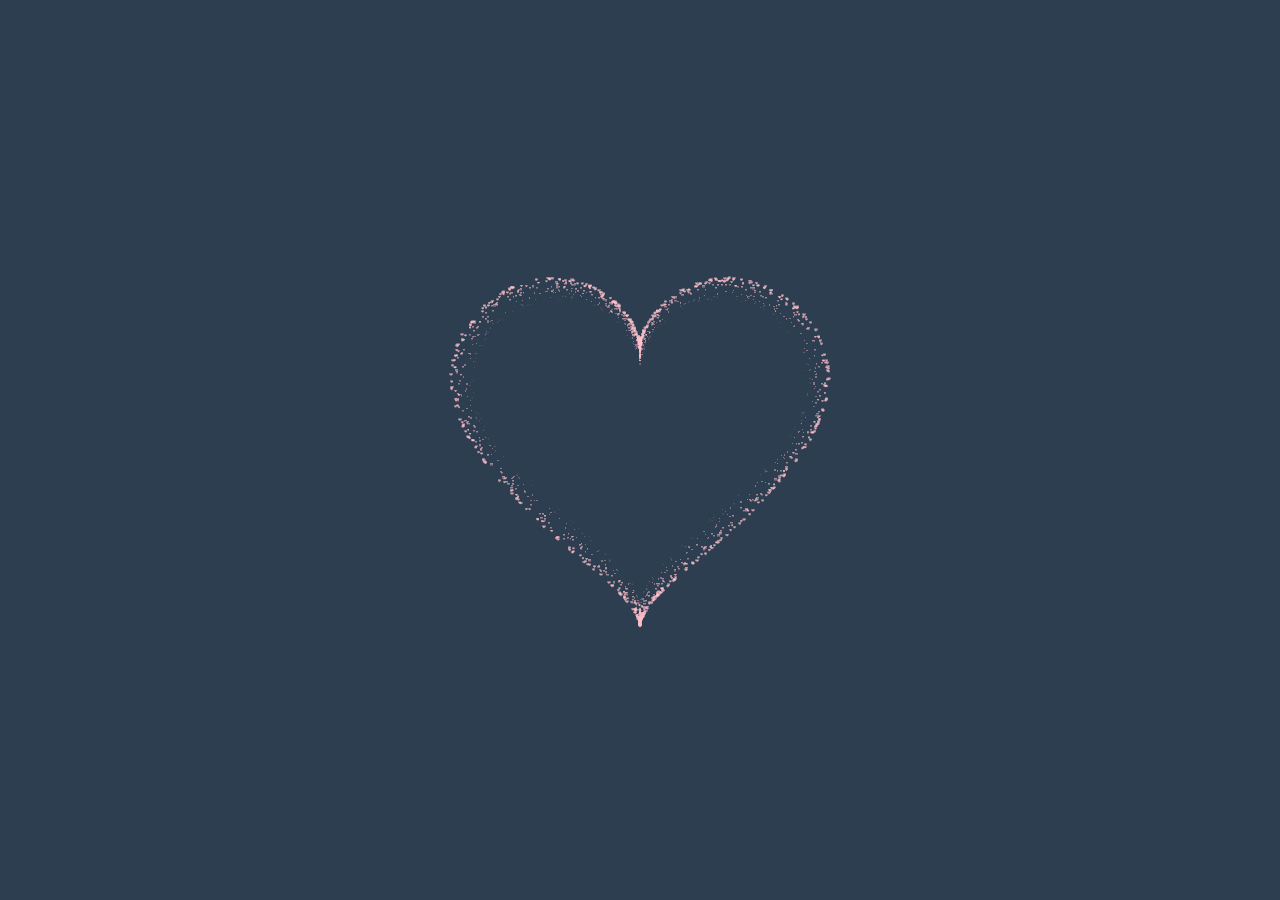
==== index.html @ c488a1c7 "Update index.html" ====
<!DOCTYPE HTML PUBLIC "-//W3C//DTD HTML 4.0 Transitional//EN">
<HTML>
 <HEAD>
  <TITLE> Quang Dang </TITLE>
  <META NAME="Generator" CONTENT="EditPlus">
  <META NAME="Author" CONTENT="">
  <META NAME="Keywords" CONTENT="">
  <META NAME="Description" CONTENT="">
  <link rel="stylesheet" href="style.css">
  <style>
  html, body {
  height: 100%;
  padding: 0;
  margin: 0;
  background:#00000;
}
canvas {
  position: absolute;
  width: 100%;
  height: 100%;
}
  </style>
 </HEAD>
 <BODY>
  <div class="box">
    <canvas id="pinkboard"></canvas>
  </div>
<script>
var settings = {
  particles: {
    length:   10000, // maximum amount of particles
    duration:   4, // particle duration in sec
    velocity: 80, // particle velocity in pixels/sec
    effect: -1.3, // play with this for a nice effect
    size:      8, // particle size in pixels
  },
};
/*
 */
(function(){var b=0;var c=["ms","moz","webkit","o"];for(var a=0;a<c.length&&!window.requestAnimationFrame;++a){window.requestAnimationFrame=window[c[a]+"RequestAnimationFrame"];window.cancelAnimationFrame=window[c[a]+"CancelAnimationFrame"]||window[c[a]+"CancelRequestAnimationFrame"]}if(!window.requestAnimationFrame){window.requestAnimationFrame=function(h,e){var d=new Date().getTime();var f=Math.max(0,16-(d-b));var g=window.setTimeout(function(){h(d+f)},f);b=d+f;return g}}if(!window.cancelAnimationFrame){window.cancelAnimationFrame=function(d){clearTimeout(d)}}}());
/*
 * Point class
 */
var Point = (function() {
  function Point(x, y) {
    this.x = (typeof x !== 'undefined') ? x : 0;
    this.y = (typeof y !== 'undefined') ? y : 0;
  }
  Point.prototype.clone = function() {
    return new Point(this.x, this.y);
  };
  Point.prototype.length = function(length) {
    if (typeof length == 'undefined')
      return Math.sqrt(this.x * this.x + this.y * this.y);
    this.normalize();
    this.x *= length;
    this.y *= length;
    return this;
  };
  Point.prototype.normalize = function() {
    var length = this.length();
    this.x /= length;
    this.y /= length;
    return this;
  };
  return Point;
})();
/*
 * Particle class
 */
var Particle = (function() {
  function Particle() {
    this.position = new Point();
    this.velocity = new Point();
    this.acceleration = new Point();
    this.age = 0;
  }
  Particle.prototype.initialize = function(x, y, dx, dy) {
    this.position.x = x;
    this.position.y = y;
    this.velocity.x = dx;
    this.velocity.y = dy;
    this.acceleration.x = dx * settings.particles.effect;
    this.acceleration.y = dy * settings.particles.effect;
    this.age = 0;
  };
  Particle.prototype.update = function(deltaTime) {
    this.position.x += this.velocity.x * deltaTime;
    this.position.y += this.velocity.y * deltaTime;
    this.velocity.x += this.acceleration.x * deltaTime;
    this.velocity.y += this.acceleration.y * deltaTime;
    this.age += deltaTime;
  };
  Particle.prototype.draw = function(context, image) {
    function ease(t) {
      return (--t) * t * t + 1;
    }
    var size = image.width * ease(this.age / settings.particles.duration);
    context.globalAlpha = 1 - this.age / settings.particles.duration;
    context.drawImage(image, this.position.x - size / 2, this.position.y - size / 2, size, size);
  };
  return Particle;
})();
/*
 * ParticlePool class
 */
var ParticlePool = (function() {
  var particles,
      firstActive = 0,
      firstFree   = 0,
      duration    = settings.particles.duration;
 
  function ParticlePool(length) {
    // create and populate particle pool
    particles = new Array(length);
    for (var i = 0; i < particles.length; i++)
      particles[i] = new Particle();
  }
  ParticlePool.prototype.add = function(x, y, dx, dy) {
    particles[firstFree].initialize(x, y, dx, dy);
   
    // handle circular queue
    firstFree++;
    if (firstFree   == particles.length) firstFree   = 0;
    if (firstActive == firstFree       ) firstActive++;
    if (firstActive == particles.length) firstActive = 0;
  };
  ParticlePool.prototype.update = function(deltaTime) {
    var i;
   
    // update active particles
    if (firstActive < firstFree) {
      for (i = firstActive; i < firstFree; i++)
        particles[i].update(deltaTime);
    }
    if (firstFree < firstActive) {
      for (i = firstActive; i < particles.length; i++)
        particles[i].update(deltaTime);
      for (i = 0; i < firstFree; i++)
        particles[i].update(deltaTime);
    }
   
    // remove inactive particles
    while (particles[firstActive].age >= duration && firstActive != firstFree) {
      firstActive++;
      if (firstActive == particles.length) firstActive = 0;
    }
   
   
  };
  ParticlePool.prototype.draw = function(context, image) {
    // draw active particles
    if (firstActive < firstFree) {
      for (i = firstActive; i < firstFree; i++)
        particles[i].draw(context, image);
    }
    if (firstFree < firstActive) {
      for (i = firstActive; i < particles.length; i++)
        particles[i].draw(context, image);
      for (i = 0; i < firstFree; i++)
        particles[i].draw(context, image);
    }
  };
  return ParticlePool;
})();
/*
 * Putting it all together
 */
(function(canvas) {
  var context = canvas.getContext('2d'),
      particles = new ParticlePool(settings.particles.length),
      particleRate = settings.particles.length / settings.particles.duration, // particles/sec
      time;
 
  // get point on heart with -PI <= t <= PI
  function pointOnHeart(t) {
    return new Point(
      160 * Math.pow(Math.sin(t), 3),
      130 * Math.cos(t) - 50 * Math.cos(2 * t) - 20 * Math.cos(3 * t) - 10 * Math.cos(4 * t) + 25
    );
  }
 
  // creating the particle image using a dummy canvas
  var image = (function() {
    var canvas  = document.createElement('canvas'),
        context = canvas.getContext('2d');
    canvas.width  = settings.particles.size;
    canvas.height = settings.particles.size;
    // helper function to create the path
    function to(t) {
      var point = pointOnHeart(t);
      point.x = settings.particles.size / 2 + point.x * settings.particles.size / 350;
      point.y = settings.particles.size / 2 - point.y * settings.particles.size / 350;
      return point;
    }
    // create the path
    context.beginPath();
    var t = -Math.PI;
    var point = to(t);
    context.moveTo(point.x, point.y);
    while (t < Math.PI) {
      t += 0.01; // baby steps!
      point = to(t);
      context.lineTo(point.x, point.y);
    }
    context.closePath();
    // create the fill
    context.fillStyle = '#FFC0CB';
    context.fill();
    // create the image
    var image = new Image();
    image.src = canvas.toDataURL();
    return image;
  })();
 
  // render that thing!
  function render() {
    // next animation frame
    requestAnimationFrame(render);
   
    // update time
    var newTime   = new Date().getTime() / 1000,
        deltaTime = newTime - (time || newTime);
    time = newTime;
   
    // clear canvas
    context.clearRect(0, 0, canvas.width, canvas.height);
   
    // create new particles
    var amount = particleRate * deltaTime;
    for (var i = 0; i < amount; i++) {
      var pos = pointOnHeart(Math.PI - 2 * Math.PI * Math.random());
      var dir = pos.clone().length(settings.particles.velocity);
      particles.add(canvas.width / 2 + pos.x, canvas.height / 2 - pos.y, dir.x, -dir.y);
    }
   
    // update and draw particles
    particles.update(deltaTime);
    particles.draw(context, image);
  }
 
  // handle (re-)sizing of the canvas
  function onResize() {
    canvas.width  = canvas.clientWidth;
    canvas.height = canvas.clientHeight;
  }
  window.onresize = onResize;
 
  // delay rendering bootstrap
  setTimeout(function() {
    onResize();
    render();
  }, 10);
})(document.getElementById('pinkboard'));
  </script>
 </BODY>
</HTML>
---- style.css ----
body {
	display: flex;
	justify-content: center;
	align-items: center;
	background: #2c3e50
}

.box {
	width: 1000px;
	position: absolute;
	top: 50%;
	left: 50%;
	transform: translate(-50%, -50%);
	display: flex;
	flex-direction: column;
}

#pinkboard {
	position: relative;
	margin: auto;
	height: 750px;
	width: 750px;
	animation: animate 1.2s infinite;
}

#pinkboard:before, #pinkboard:after {
	content: '';
	position: absolute;
	background: #FF420E;
	width: 100px;
	height: 160px;
	border-top-left-radius: 50px;
	border-top-right-radius: 50px;
}

#pinkboard:before {
	left: 100px;
	transform: rotate(-45deg);
	transform-origin: 0 100%;
	box-shadow: 0 14px 28px rgba(0,0,0,0.25),
				0 10px 10px rgba(0,0,0,0.22);
}

#pinkboard:after {
	left: 0;
	transform: rotate(45deg);
	transform-origin: 100% 100%;
}

@keyframes animate {
	0% {
		transform: scale(1);
	}
	30% {
		transform: scale(.8);
	}
	60% {
		transform: scale(1.2);
	}
	100% {
		transform: scale(1);
	}
}
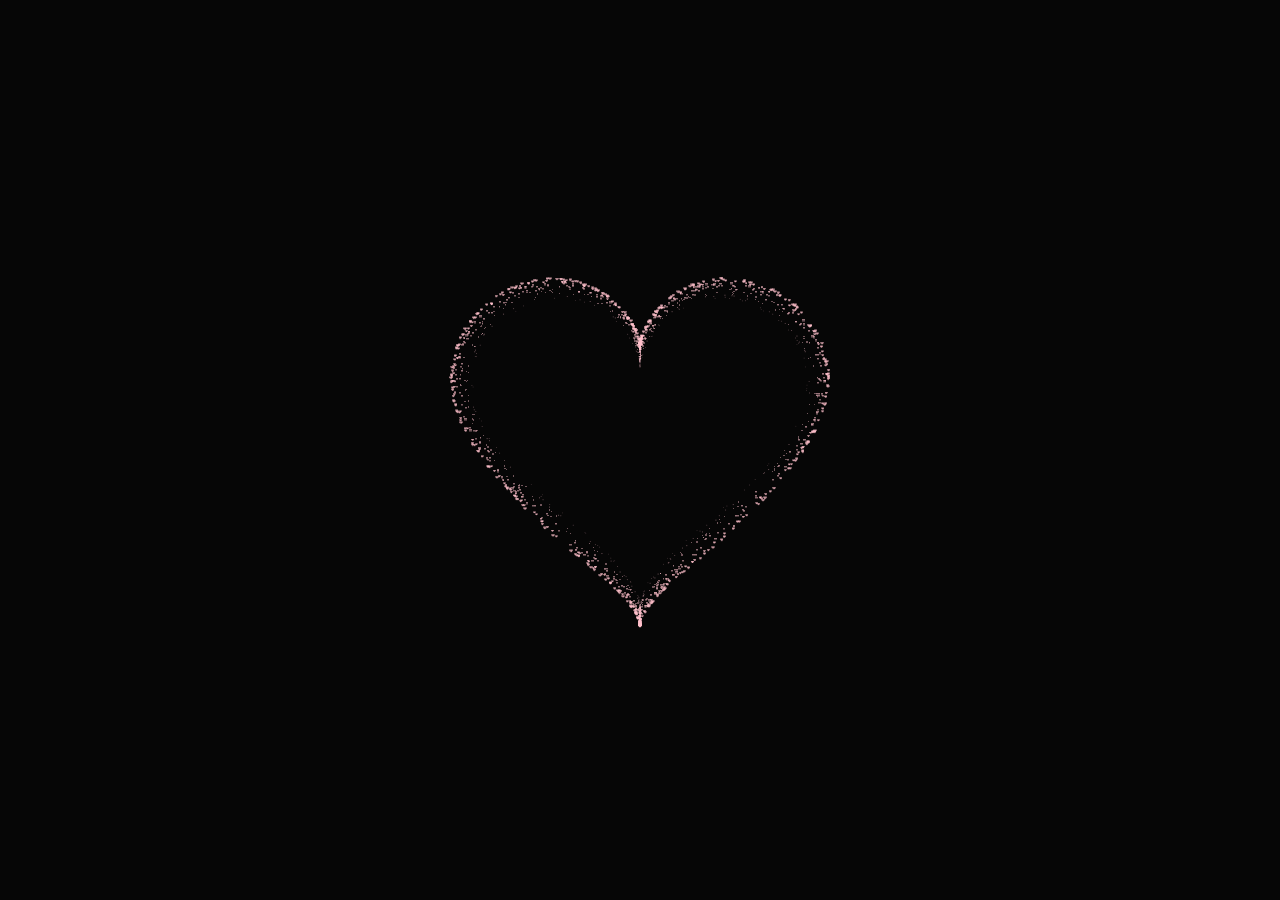
==== commit bcf0c608: "Update index.html" ====
--- a/index.html
+++ b/index.html
@@ -12,7 +12,7 @@
   height: 100%;
   padding: 0;
   margin: 0;
-  background:#00000;
+  background:rgba(0, 0, 0, 0.851);
 }
 canvas {
   position: absolute;
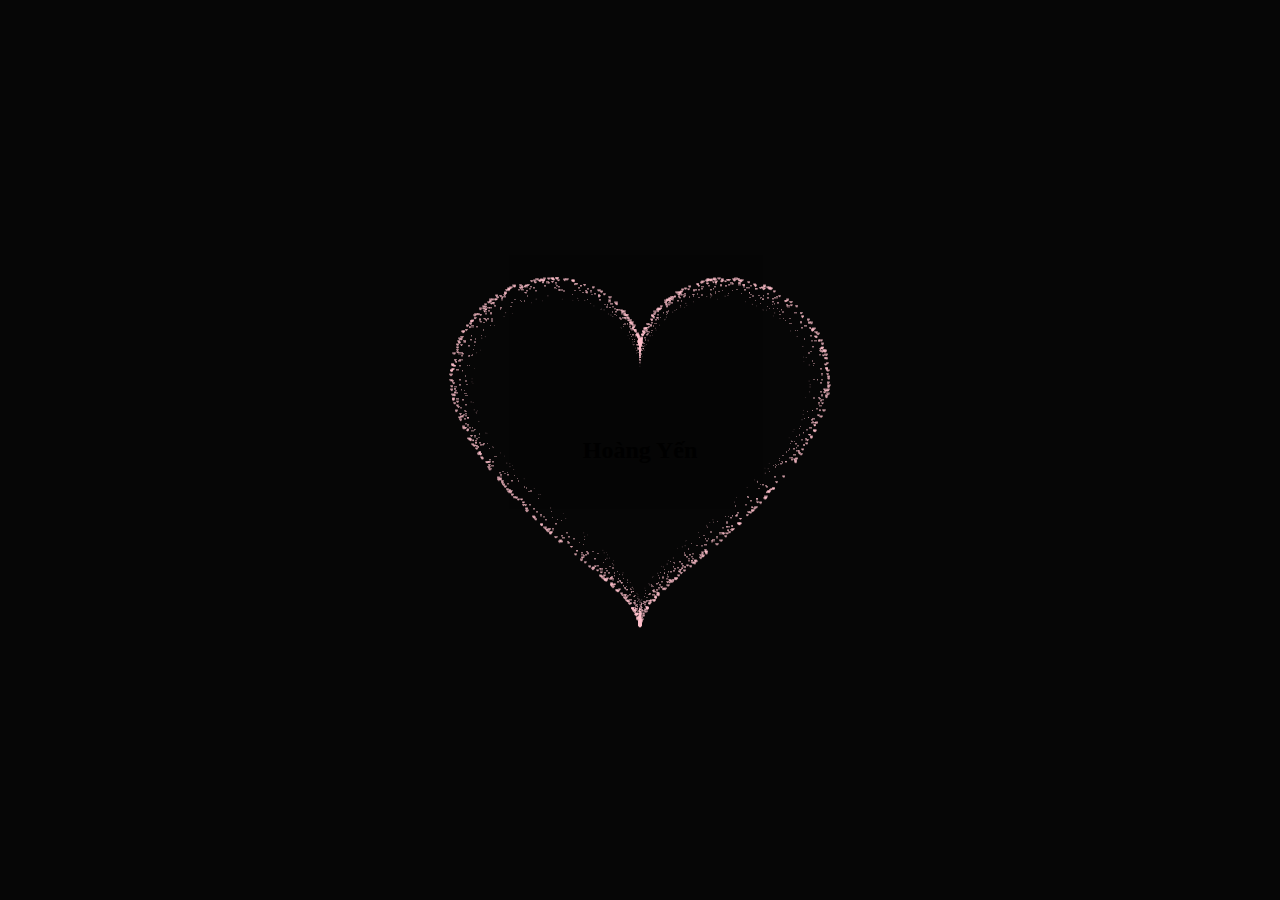
==== commit 28b5e608: "Update index.html" ====
--- a/index.html
+++ b/index.html
@@ -25,6 +25,7 @@
   <div class="box">
     <canvas id="pinkboard"></canvas>
   </div>
+  <h2>Hoàng Yến </h2>
 <script>
 var settings = {
   particles: {
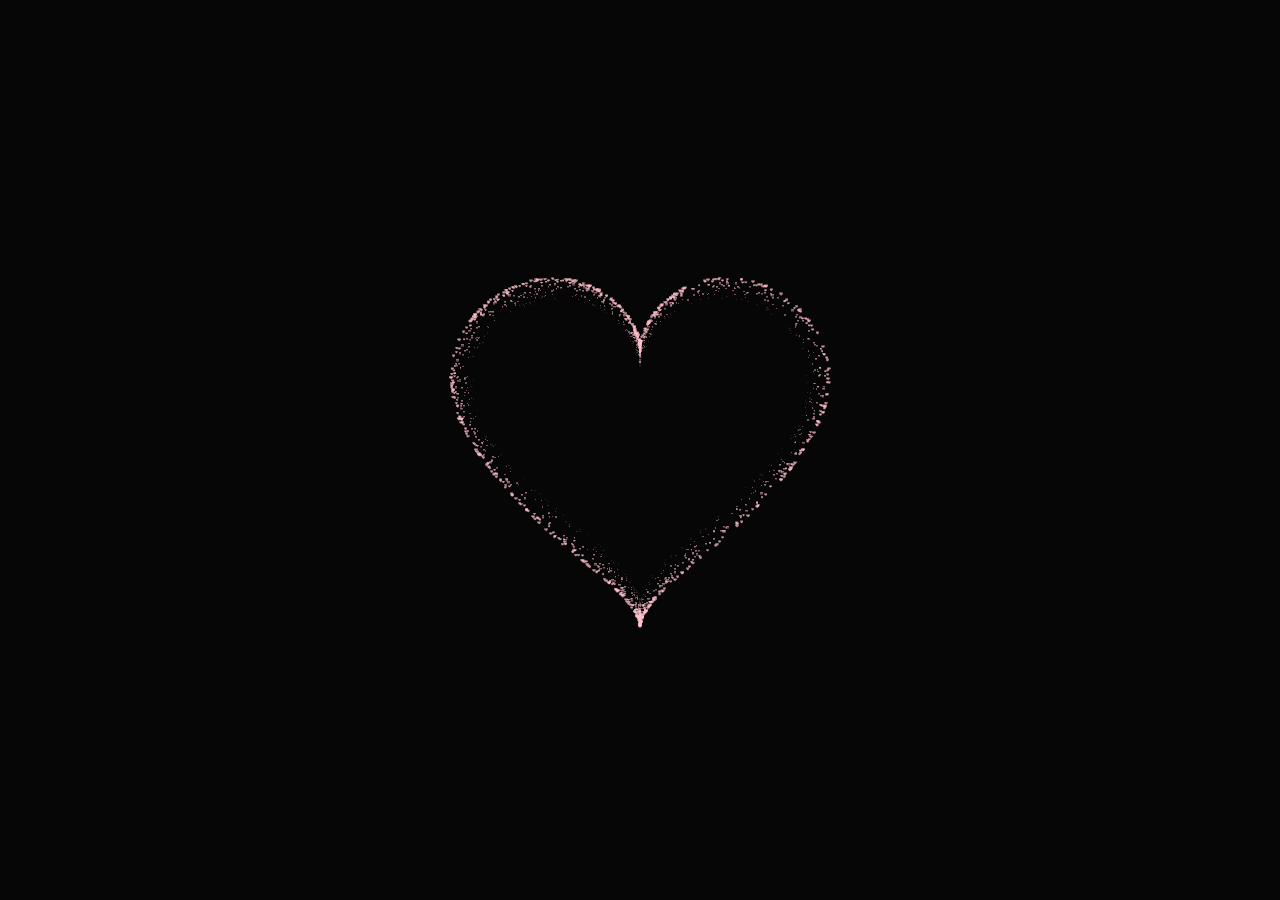
==== commit 0319d508: "Update index.html" ====
--- a/index.html
+++ b/index.html
@@ -25,7 +25,7 @@
   <div class="box">
     <canvas id="pinkboard"></canvas>
   </div>
-  <h2>Hoàng Yến </h2>
+  <h2> </h2>
 <script>
 var settings = {
   particles: {
--- a/style.css
+++ b/style.css
@@ -3,6 +3,12 @@
 	justify-content: center;
 	align-items: center;
 	background: #2c3e50
+}
+h2 {
+    
+    color: #EE82EE;
+    text-align: center;
+    padding-top: 600px;
 }
 
 .box {
@@ -20,13 +26,13 @@
 	margin: auto;
 	height: 750px;
 	width: 750px;
-	animation: animate 1.2s infinite;
+	animation: animate 1s infinite;
 }
 
 #pinkboard:before, #pinkboard:after {
 	content: '';
 	position: absolute;
-	background: #FF420E;
+	background: #0e0e0e;
 	width: 100px;
 	height: 160px;
 	border-top-left-radius: 50px;
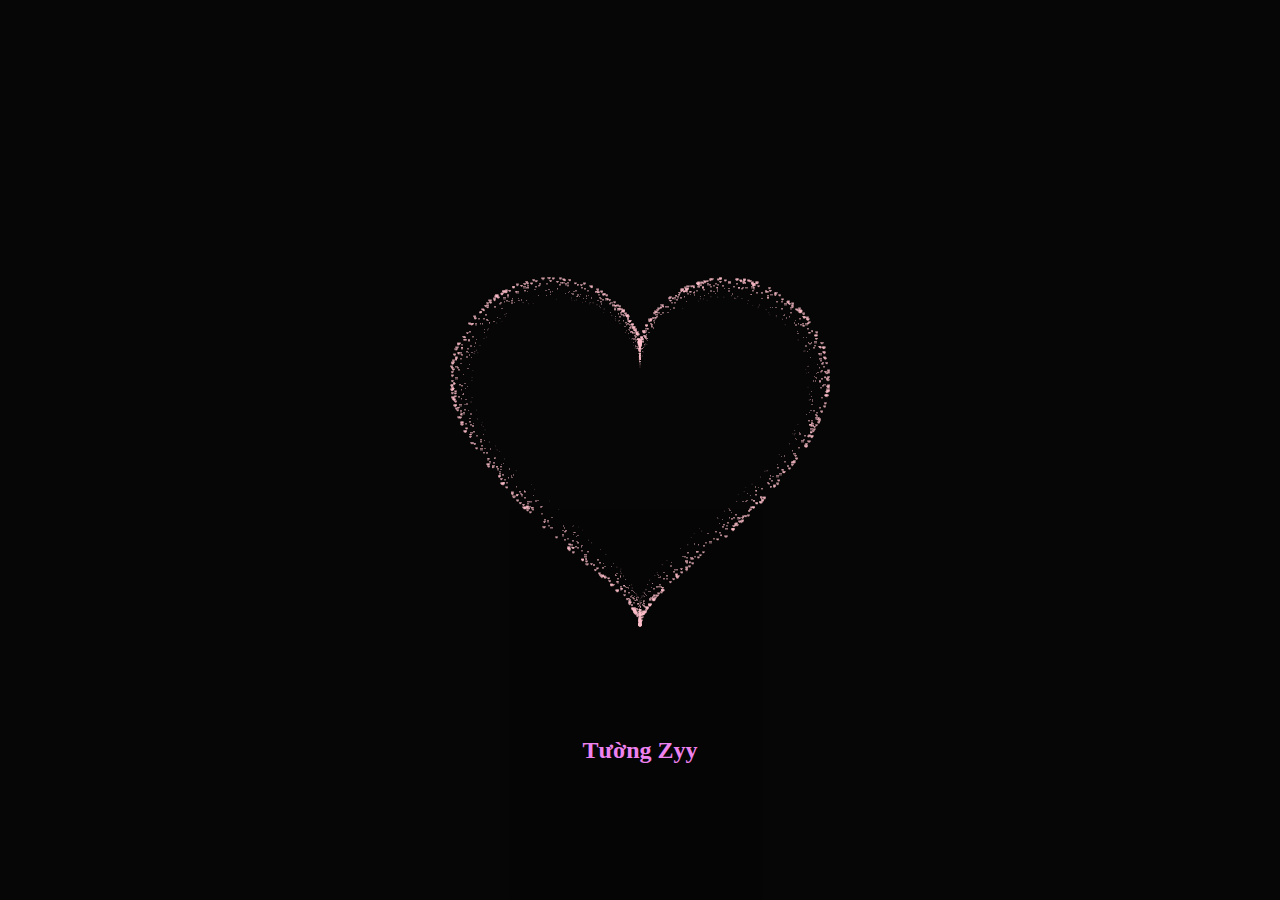
==== commit 5b15b9d4: "Update index.html" ====
--- a/index.html
+++ b/index.html
@@ -25,7 +25,7 @@
   <div class="box">
     <canvas id="pinkboard"></canvas>
   </div>
-  <h2> </h2>
+  <h2> Tường Zyy </h2>
 <script>
 var settings = {
   particles: {
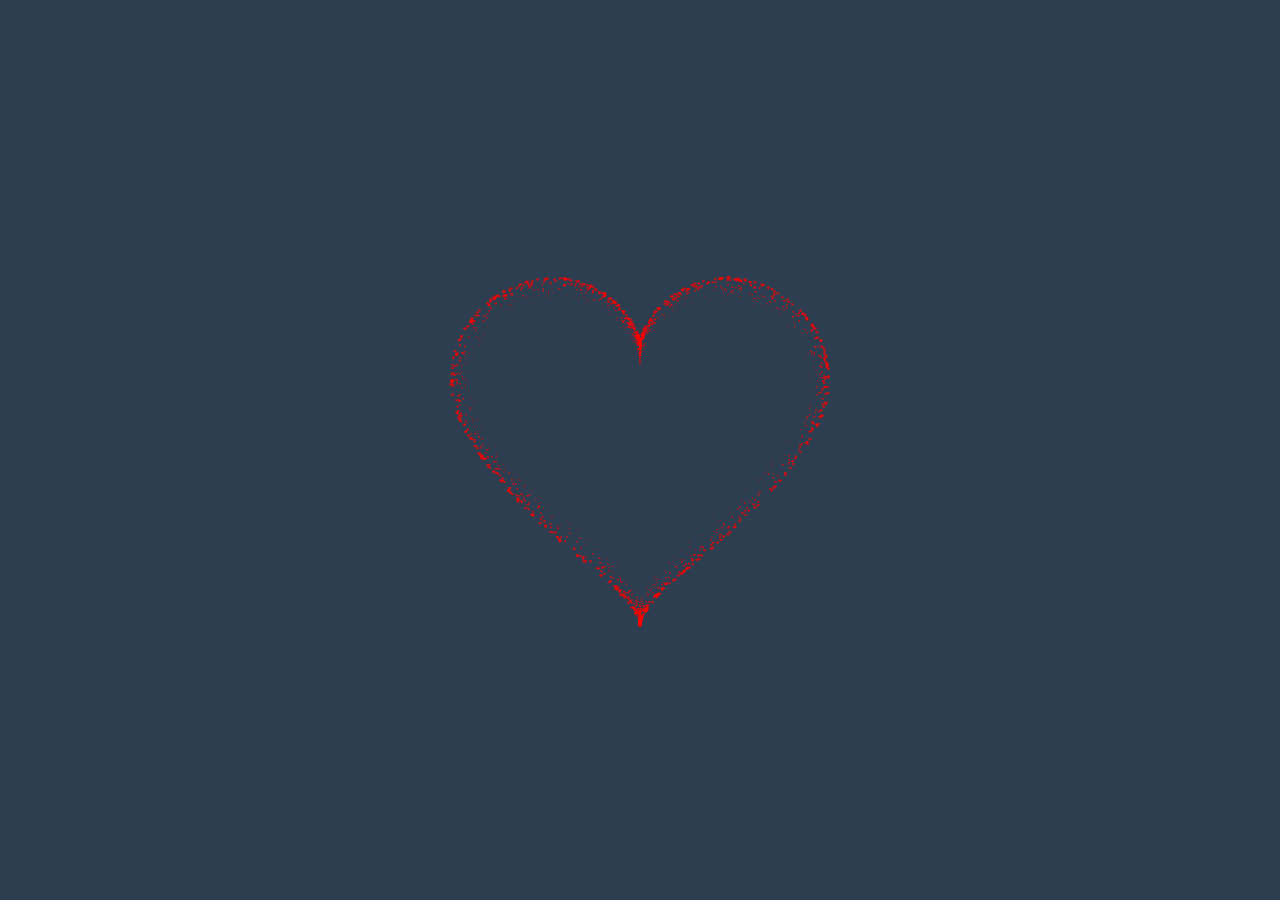
==== commit 8485a3aa: "Update index.html" ====
--- a/index.html
+++ b/index.html
@@ -1,18 +1,19 @@
 <!DOCTYPE HTML PUBLIC "-//W3C//DTD HTML 4.0 Transitional//EN">
 <HTML>
  <HEAD>
-  <TITLE> Quang Dang </TITLE>
+  <TITLE> Con tim anh đập bada bada bum ❤❤❤ </TITLE>
   <META NAME="Generator" CONTENT="EditPlus">
   <META NAME="Author" CONTENT="">
   <META NAME="Keywords" CONTENT="">
   <META NAME="Description" CONTENT="">
-  <link rel="stylesheet" href="style.css">
+  <link rel="stylesheet" href="./css/style.css">
   <style>
   html, body {
   height: 100%;
   padding: 0;
   margin: 0;
-  background:rgba(0, 0, 0, 0.851);
+  background-image: url(./css/img/istockphoto-1186651737-612x612.jpg);
+  background-size: 100% 100%;
 }
 canvas {
   position: absolute;
@@ -25,7 +26,7 @@
   <div class="box">
     <canvas id="pinkboard"></canvas>
   </div>
-  <h2> Tường Zyy </h2>
+  <h2></h2>
 <script>
 var settings = {
   particles: {
@@ -206,7 +207,7 @@
     }
     context.closePath();
     // create the fill
-    context.fillStyle = '#FFC0CB';
+    context.fillStyle = '#FF0000';
     context.fill();
     // create the image
     var image = new Image();
--- a/css/style.css
+++ b/css/style.css
@@ -0,0 +1,69 @@
+body {
+	display: flex;
+	justify-content: center;
+	align-items: center;
+	background: #2c3e50
+}
+h2 {
+    
+    color: #EE82EE;
+    text-align: center;
+    padding-top: 600px;
+}
+
+.box {
+	width: 1000px;
+	position: absolute;
+	top: 50%;
+	left: 50%;
+	transform: translate(-50%, -50%);
+	display: flex;
+	flex-direction: column;
+}
+
+#pinkboard {
+	position: relative;
+	margin: auto;
+	height: 750px;
+	width: 750px;
+	animation: animate 1s infinite;
+}
+
+#pinkboard:before, #pinkboard:after {
+	content: '';
+	position: absolute;
+	background: #0e0e0e;
+	width: 100px;
+	height: 160px;
+	border-top-left-radius: 50px;
+	border-top-right-radius: 50px;
+}
+
+#pinkboard:before {
+	left: 100px;
+	transform: rotate(-45deg);
+	transform-origin: 0 100%;
+	box-shadow: 0 14px 28px rgba(0,0,0,0.25),
+				0 10px 10px rgba(0,0,0,0.22);
+}
+
+#pinkboard:after {
+	left: 0;
+	transform: rotate(45deg);
+	transform-origin: 100% 100%;
+}
+
+@keyframes animate {
+	0% {
+		transform: scale(1);
+	}
+	30% {
+		transform: scale(.8);
+	}
+	60% {
+		transform: scale(1.2);
+	}
+	100% {
+		transform: scale(1);
+	}
+}
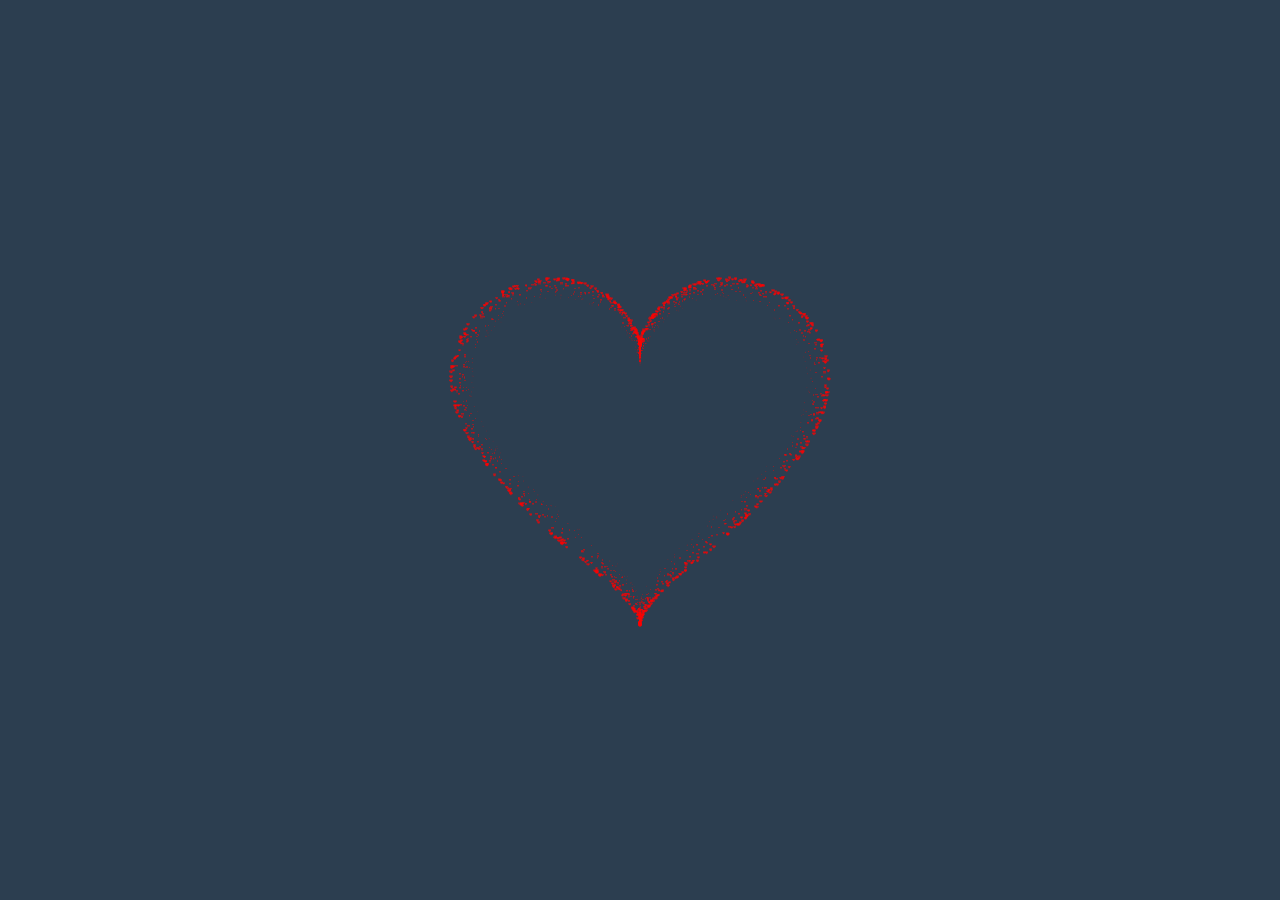
==== commit 7d77a7c9: "Update index.html" ====
--- a/index.html
+++ b/index.html
@@ -1,7 +1,7 @@
 <!DOCTYPE HTML PUBLIC "-//W3C//DTD HTML 4.0 Transitional//EN">
 <HTML>
  <HEAD>
-  <TITLE> Con tim anh đập bada bada bum ❤❤❤ </TITLE>
+  <TITLE>QUANG DANG </TITLE>
   <META NAME="Generator" CONTENT="EditPlus">
   <META NAME="Author" CONTENT="">
   <META NAME="Keywords" CONTENT="">
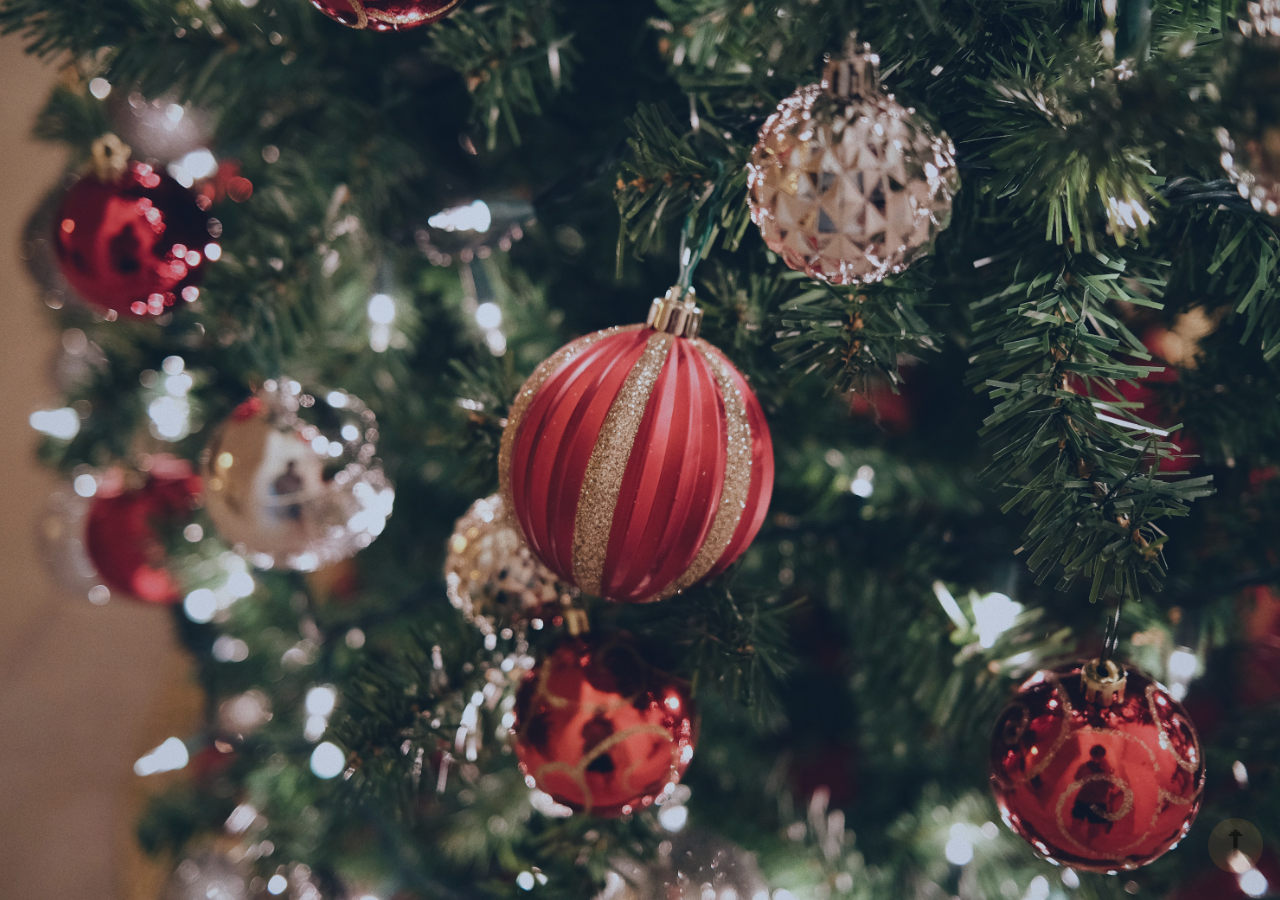
==== commit 4949b252: "Add files via upload" ====
--- a/index.html
+++ b/index.html
@@ -1,259 +1,177 @@
-<!DOCTYPE HTML PUBLIC "-//W3C//DTD HTML 4.0 Transitional//EN">
-<HTML>
- <HEAD>
-  <TITLE>QUANG DANG </TITLE>
-  <META NAME="Generator" CONTENT="EditPlus">
-  <META NAME="Author" CONTENT="">
-  <META NAME="Keywords" CONTENT="">
-  <META NAME="Description" CONTENT="">
-  <link rel="stylesheet" href="./css/style.css">
-  <style>
-  html, body {
-  height: 100%;
-  padding: 0;
-  margin: 0;
-  background-image: url(./css/img/istockphoto-1186651737-612x612.jpg);
-  background-size: 100% 100%;
-}
-canvas {
-  position: absolute;
-  width: 100%;
-  height: 100%;
-}
-  </style>
- </HEAD>
- <BODY>
-  <div class="box">
-    <canvas id="pinkboard"></canvas>
-  </div>
-  <h2></h2>
-<script>
-var settings = {
-  particles: {
-    length:   10000, // maximum amount of particles
-    duration:   4, // particle duration in sec
-    velocity: 80, // particle velocity in pixels/sec
-    effect: -1.3, // play with this for a nice effect
-    size:      8, // particle size in pixels
-  },
-};
-/*
- */
-(function(){var b=0;var c=["ms","moz","webkit","o"];for(var a=0;a<c.length&&!window.requestAnimationFrame;++a){window.requestAnimationFrame=window[c[a]+"RequestAnimationFrame"];window.cancelAnimationFrame=window[c[a]+"CancelAnimationFrame"]||window[c[a]+"CancelRequestAnimationFrame"]}if(!window.requestAnimationFrame){window.requestAnimationFrame=function(h,e){var d=new Date().getTime();var f=Math.max(0,16-(d-b));var g=window.setTimeout(function(){h(d+f)},f);b=d+f;return g}}if(!window.cancelAnimationFrame){window.cancelAnimationFrame=function(d){clearTimeout(d)}}}());
-/*
- * Point class
- */
-var Point = (function() {
-  function Point(x, y) {
-    this.x = (typeof x !== 'undefined') ? x : 0;
-    this.y = (typeof y !== 'undefined') ? y : 0;
-  }
-  Point.prototype.clone = function() {
-    return new Point(this.x, this.y);
-  };
-  Point.prototype.length = function(length) {
-    if (typeof length == 'undefined')
-      return Math.sqrt(this.x * this.x + this.y * this.y);
-    this.normalize();
-    this.x *= length;
-    this.y *= length;
-    return this;
-  };
-  Point.prototype.normalize = function() {
-    var length = this.length();
-    this.x /= length;
-    this.y /= length;
-    return this;
-  };
-  return Point;
-})();
-/*
- * Particle class
- */
-var Particle = (function() {
-  function Particle() {
-    this.position = new Point();
-    this.velocity = new Point();
-    this.acceleration = new Point();
-    this.age = 0;
-  }
-  Particle.prototype.initialize = function(x, y, dx, dy) {
-    this.position.x = x;
-    this.position.y = y;
-    this.velocity.x = dx;
-    this.velocity.y = dy;
-    this.acceleration.x = dx * settings.particles.effect;
-    this.acceleration.y = dy * settings.particles.effect;
-    this.age = 0;
-  };
-  Particle.prototype.update = function(deltaTime) {
-    this.position.x += this.velocity.x * deltaTime;
-    this.position.y += this.velocity.y * deltaTime;
-    this.velocity.x += this.acceleration.x * deltaTime;
-    this.velocity.y += this.acceleration.y * deltaTime;
-    this.age += deltaTime;
-  };
-  Particle.prototype.draw = function(context, image) {
-    function ease(t) {
-      return (--t) * t * t + 1;
-    }
-    var size = image.width * ease(this.age / settings.particles.duration);
-    context.globalAlpha = 1 - this.age / settings.particles.duration;
-    context.drawImage(image, this.position.x - size / 2, this.position.y - size / 2, size, size);
-  };
-  return Particle;
-})();
-/*
- * ParticlePool class
- */
-var ParticlePool = (function() {
-  var particles,
-      firstActive = 0,
-      firstFree   = 0,
-      duration    = settings.particles.duration;
- 
-  function ParticlePool(length) {
-    // create and populate particle pool
-    particles = new Array(length);
-    for (var i = 0; i < particles.length; i++)
-      particles[i] = new Particle();
-  }
-  ParticlePool.prototype.add = function(x, y, dx, dy) {
-    particles[firstFree].initialize(x, y, dx, dy);
-   
-    // handle circular queue
-    firstFree++;
-    if (firstFree   == particles.length) firstFree   = 0;
-    if (firstActive == firstFree       ) firstActive++;
-    if (firstActive == particles.length) firstActive = 0;
-  };
-  ParticlePool.prototype.update = function(deltaTime) {
-    var i;
-   
-    // update active particles
-    if (firstActive < firstFree) {
-      for (i = firstActive; i < firstFree; i++)
-        particles[i].update(deltaTime);
-    }
-    if (firstFree < firstActive) {
-      for (i = firstActive; i < particles.length; i++)
-        particles[i].update(deltaTime);
-      for (i = 0; i < firstFree; i++)
-        particles[i].update(deltaTime);
-    }
-   
-    // remove inactive particles
-    while (particles[firstActive].age >= duration && firstActive != firstFree) {
-      firstActive++;
-      if (firstActive == particles.length) firstActive = 0;
-    }
-   
-   
-  };
-  ParticlePool.prototype.draw = function(context, image) {
-    // draw active particles
-    if (firstActive < firstFree) {
-      for (i = firstActive; i < firstFree; i++)
-        particles[i].draw(context, image);
-    }
-    if (firstFree < firstActive) {
-      for (i = firstActive; i < particles.length; i++)
-        particles[i].draw(context, image);
-      for (i = 0; i < firstFree; i++)
-        particles[i].draw(context, image);
-    }
-  };
-  return ParticlePool;
-})();
-/*
- * Putting it all together
- */
-(function(canvas) {
-  var context = canvas.getContext('2d'),
-      particles = new ParticlePool(settings.particles.length),
-      particleRate = settings.particles.length / settings.particles.duration, // particles/sec
-      time;
- 
-  // get point on heart with -PI <= t <= PI
-  function pointOnHeart(t) {
-    return new Point(
-      160 * Math.pow(Math.sin(t), 3),
-      130 * Math.cos(t) - 50 * Math.cos(2 * t) - 20 * Math.cos(3 * t) - 10 * Math.cos(4 * t) + 25
-    );
-  }
- 
-  // creating the particle image using a dummy canvas
-  var image = (function() {
-    var canvas  = document.createElement('canvas'),
-        context = canvas.getContext('2d');
-    canvas.width  = settings.particles.size;
-    canvas.height = settings.particles.size;
-    // helper function to create the path
-    function to(t) {
-      var point = pointOnHeart(t);
-      point.x = settings.particles.size / 2 + point.x * settings.particles.size / 350;
-      point.y = settings.particles.size / 2 - point.y * settings.particles.size / 350;
-      return point;
-    }
-    // create the path
-    context.beginPath();
-    var t = -Math.PI;
-    var point = to(t);
-    context.moveTo(point.x, point.y);
-    while (t < Math.PI) {
-      t += 0.01; // baby steps!
-      point = to(t);
-      context.lineTo(point.x, point.y);
-    }
-    context.closePath();
-    // create the fill
-    context.fillStyle = '#FF0000';
-    context.fill();
-    // create the image
-    var image = new Image();
-    image.src = canvas.toDataURL();
-    return image;
-  })();
- 
-  // render that thing!
-  function render() {
-    // next animation frame
-    requestAnimationFrame(render);
-   
-    // update time
-    var newTime   = new Date().getTime() / 1000,
-        deltaTime = newTime - (time || newTime);
-    time = newTime;
-   
-    // clear canvas
-    context.clearRect(0, 0, canvas.width, canvas.height);
-   
-    // create new particles
-    var amount = particleRate * deltaTime;
-    for (var i = 0; i < amount; i++) {
-      var pos = pointOnHeart(Math.PI - 2 * Math.PI * Math.random());
-      var dir = pos.clone().length(settings.particles.velocity);
-      particles.add(canvas.width / 2 + pos.x, canvas.height / 2 - pos.y, dir.x, -dir.y);
-    }
-   
-    // update and draw particles
-    particles.update(deltaTime);
-    particles.draw(context, image);
-  }
- 
-  // handle (re-)sizing of the canvas
-  function onResize() {
-    canvas.width  = canvas.clientWidth;
-    canvas.height = canvas.clientHeight;
-  }
-  window.onresize = onResize;
- 
-  // delay rendering bootstrap
-  setTimeout(function() {
-    onResize();
-    render();
-  }, 10);
-})(document.getElementById('pinkboard'));
-  </script>
- </BODY>
-</HTML>
+<!DOCTYPE html>
+<html lang="en">
+
+<head>
+    <!--Icon-->
+    <link rel="icon" type="image/png" href="favicon.png">
+    <!--Title-->
+    <title>Merry Christmas</title>
+    <!--Google Fonts-->
+    <link href="https://fonts.googleapis.com/css2?family=Poppins&display=swap" rel="stylesheet">
+    <!--Stylesheets-->
+    <style>
+        *,
+        *:before,
+        *:after {
+            padding: 0;
+            margin: 0;
+            box-sizing: border-box;
+        }
+        
+        body {
+            background-color: #0f72e5;
+        }
+        
+        .popup {
+            background-color: #ffffff;
+            width: 450px;
+            padding: 30px 40px;
+            position: absolute;
+            transform: translate(-50%, -50%);
+            left: 50%;
+            top: 50%;
+            border-radius: 8px;
+            font-family: "Poppins", sans-serif;
+            display: none;
+            text-align: center;
+        }
+        
+        .popup button {
+            display: block;
+            margin: 0 0 20px auto;
+            background-color: transparent;
+            font-size: 30px;
+            color: #c5c5c5;
+            border: none;
+            outline: none;
+            cursor: pointer;
+        }
+        
+        .popup p {
+            font-size: 14px;
+            text-align: justify;
+            margin: 20px 0;
+            line-height: 25px;
+        }
+        
+        a {
+            display: block;
+            width: 200px;
+            position: relative;
+            margin: 10px auto;
+            text-align: center;
+            background-color: red;
+            color: #ffffff;
+            text-decoration: none;
+            padding: 5px 0;
+        }
+        
+        * {
+            padding: 0;
+            margin: 0;
+            box-sizing: border-box;
+            font-family: "Poppins", sans-serif;
+        }
+        
+        #progress {
+            background-color: ;
+            position: fixed;
+            bottom: 20px;
+            right: 10px;
+            height: 70px;
+            width: 70px;
+            display: grid;
+            place-items: center;
+            border-radius: 50%;
+            box-shadow: 0 0 10px rgba(0, 0, 0, 0.2);
+            cursor: pointer;
+        }
+        
+        #progress-value {
+            display: block;
+            height: calc(100% - 15px);
+            width: calc(100% - 15px);
+            background-color: #ffffff;
+            border-radius: 50%;
+            display: grid;
+            place-items: center;
+            font-size: 35px;
+            color: #001a2e;
+        }
+        
+        h1 {
+            /*background-color: #03cc65;*/
+            color: #ffffff;
+            font-size: 15vmin;
+            text-align: center;
+            padding-top: 30px;
+        }
+        
+        h3 {
+            /*background-color: #03cc65;*/
+            color: #ffffff;
+            font-size: 8vmin;
+            text-align: center;
+        }
+        
+        p {
+            font-size: 3vmin;
+            line-height: 2em;
+            letter-spacing: 0.05em;
+            text-align: justify;
+            margin: 50px 0;
+            padding: 0 30px;
+        }
+        
+        .background {
+            background-image: url("./2.jpg");
+            opacity: 0.9;
+            position: absolute;
+            left: 0;
+            top: 0;
+            width: 100%;
+            height: 100%;
+            background-position: 50% 0;
+            background-repeat: no-repeat;
+            background-size: cover;
+        }
+    </style>
+</head>
+
+<body>
+    <div id="progress">
+        <span id="progress-value">&#x1F815;</span>
+    </div>
+
+    <div class="background">
+
+    </div>
+
+    <div class="popup">
+        <button id="close">&times;</button>
+        <h2>Eiu giáng sinh vui vẻ</h2>
+        <p>
+            Chúc giáng sinh của em tràn đầy tình yêu, tiếng cười và thiện chí. Chúc một giáng sinh vui vẻ và một năm mới hạnh phúc
+        <a href="index1.html">Let's Go to a surprise</a>
+    </div>
+    <!--Script-->
+    <script>
+        window.addEventListener("load", function() {
+            setTimeout(
+                function open(event) {
+                    document.querySelector(".popup").style.display = "block";
+                },
+                1000
+            )
+        });
+
+
+        document.querySelector("#close").addEventListener("click", function() {
+            document.querySelector(".popup").style.display = "none";
+        });
+    </script>
+
+    
+</body>
+
+</html>
